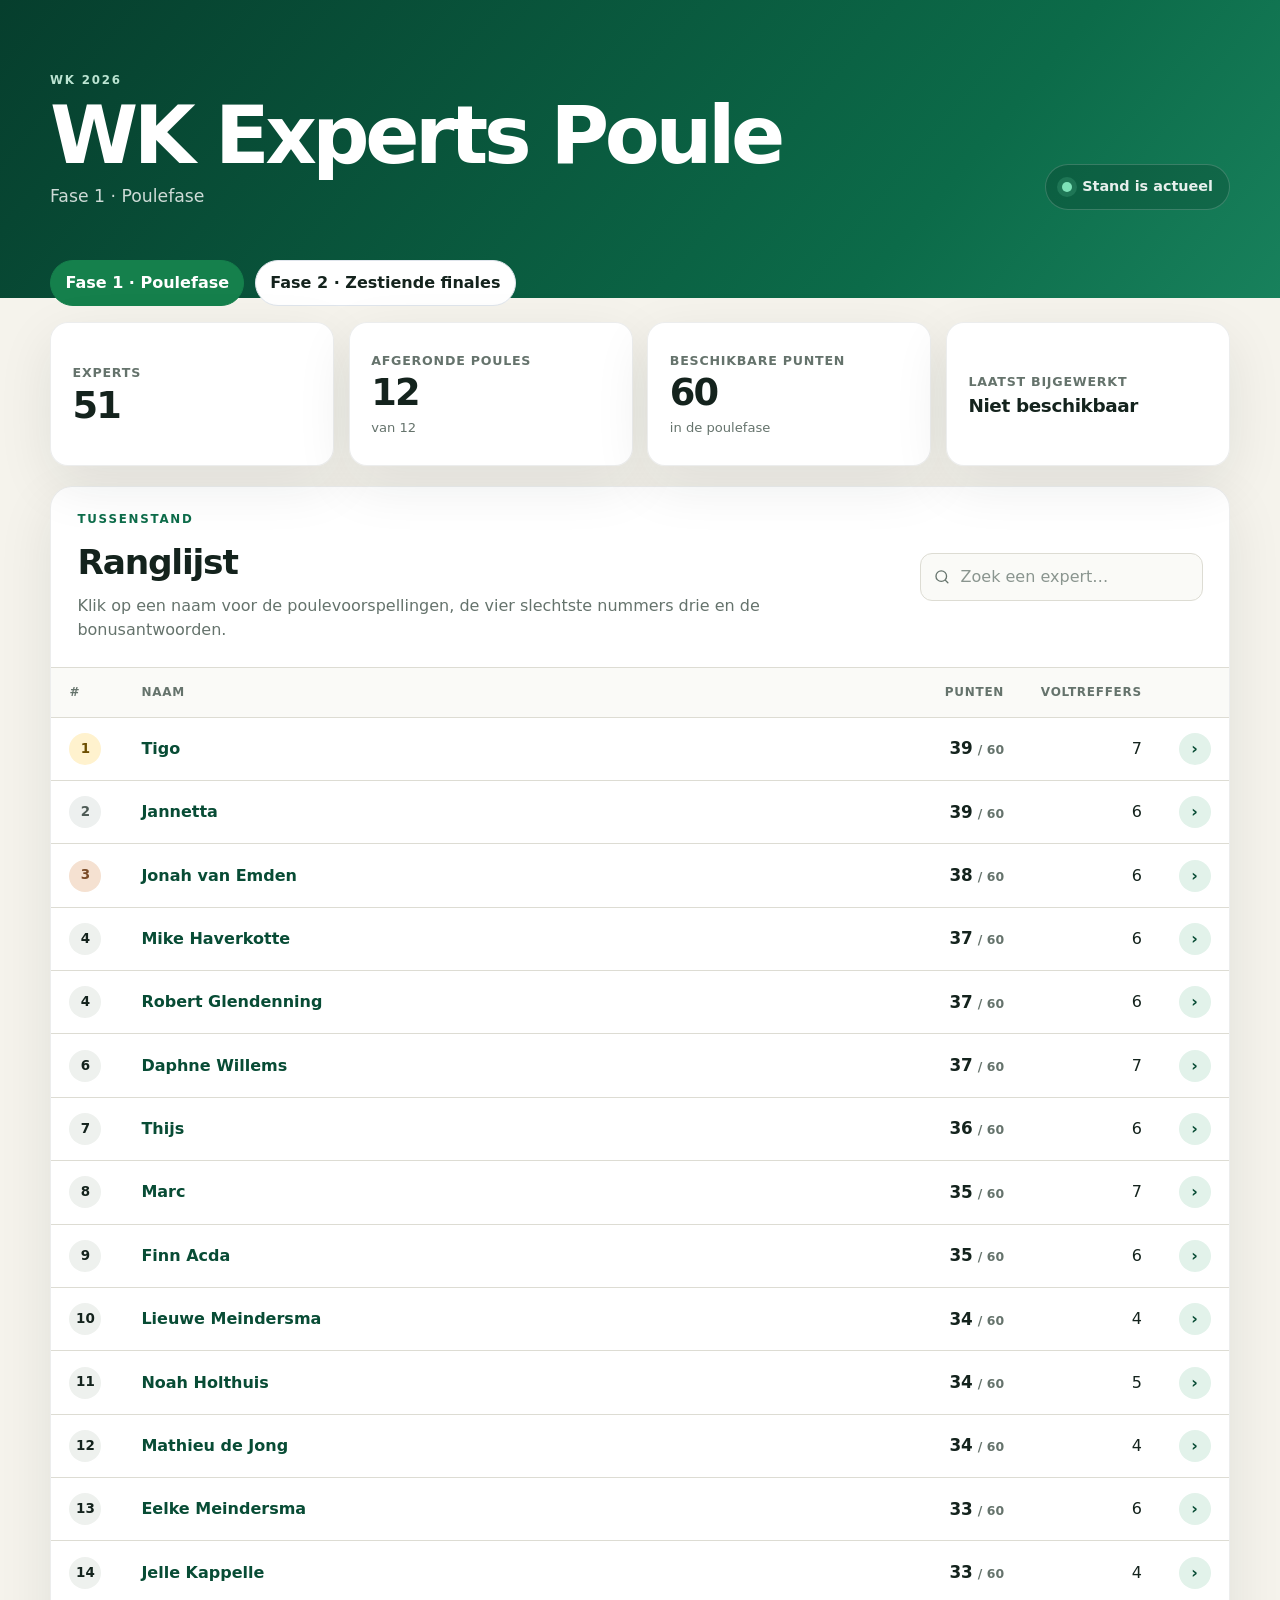
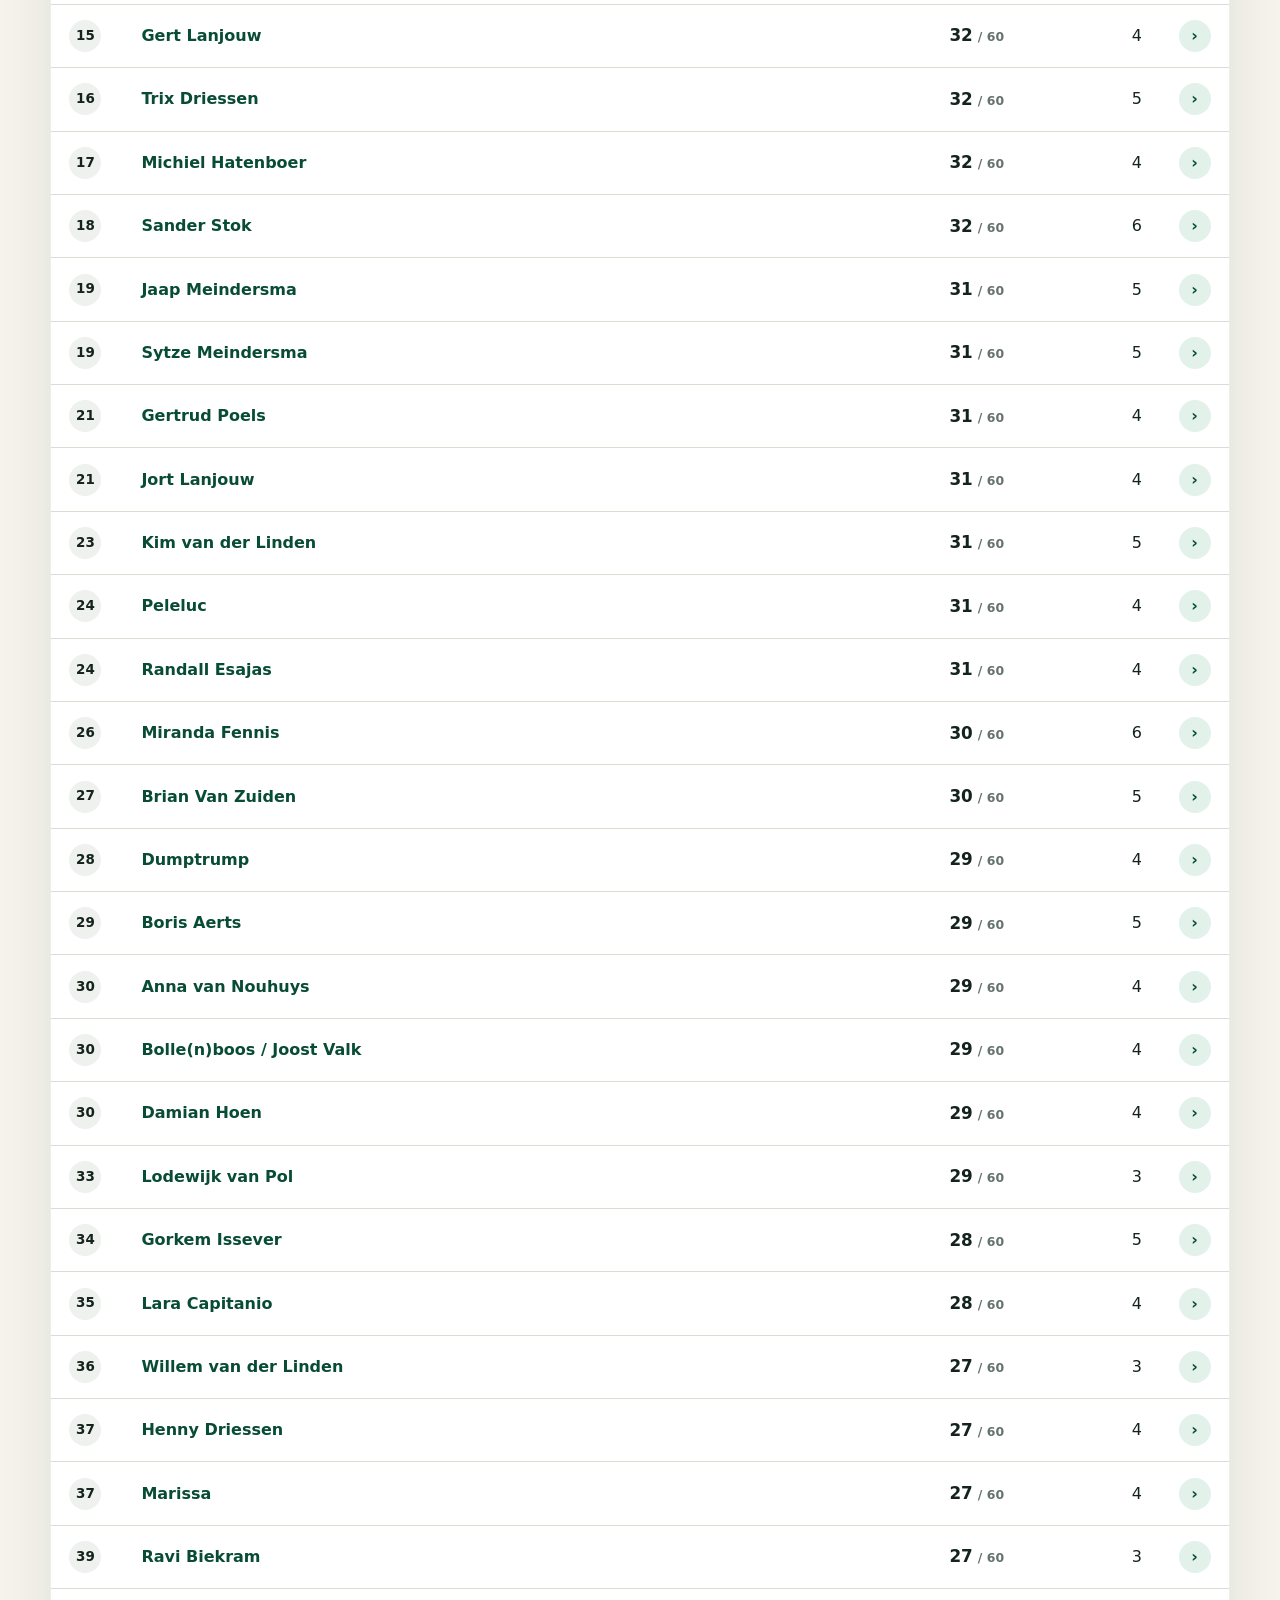
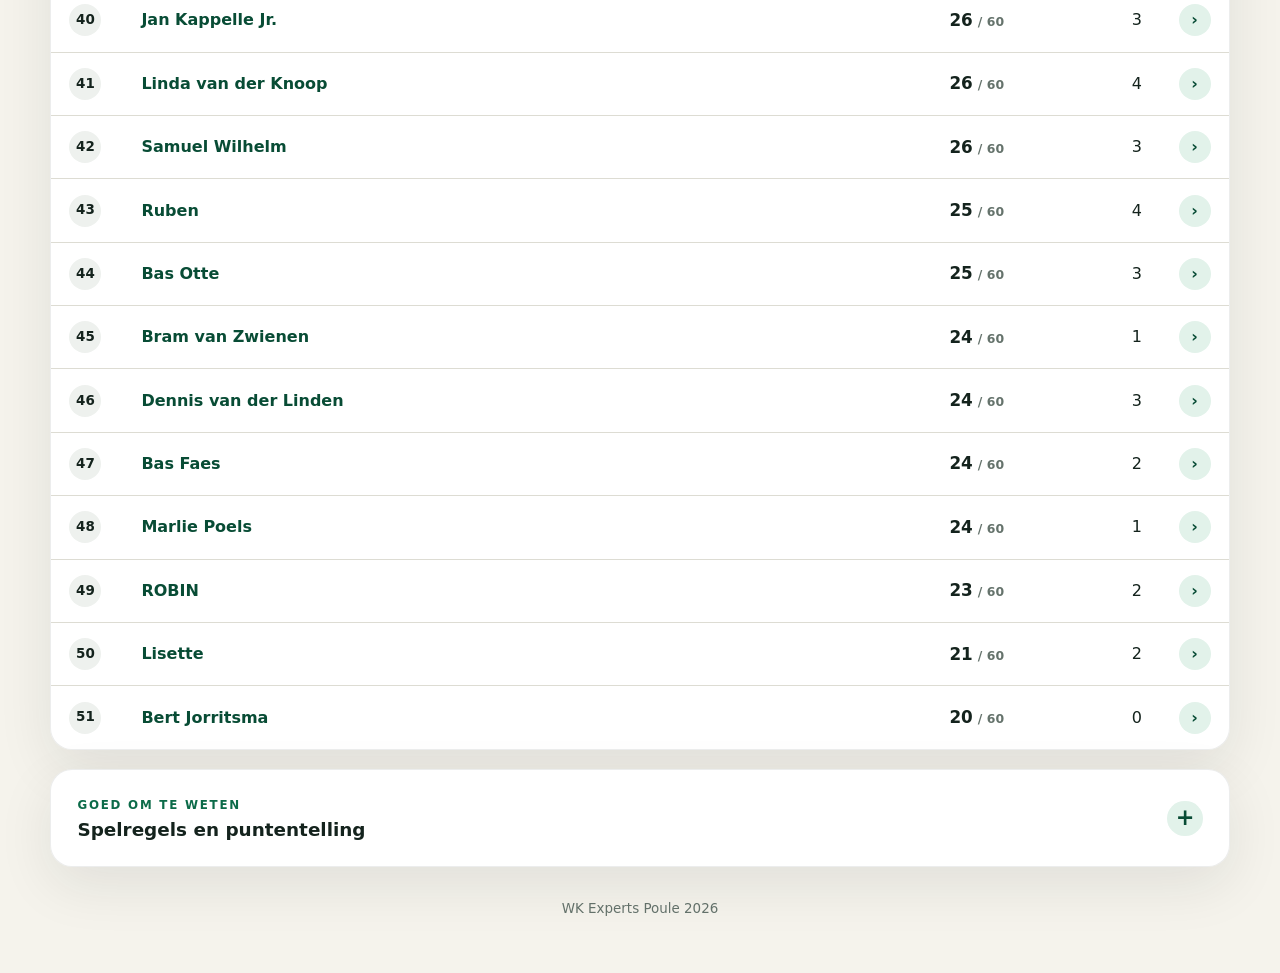
==== fase1.html @ 501dd9a5 "test" ====
<!DOCTYPE html>

<html lang="nl">
<head>
<meta charset="utf-8"/>
<meta content="width=device-width, initial-scale=1" name="viewport"/>
<meta content="De actuele tussenstand en voorspellingen van de WK Experts Poule 2026" name="description"/>
<title>Fase 1 · WK Experts Poule 2026</title>
<link href="style.css" rel="stylesheet"/>
<script defer="" src="app.js"></script>
<style>
.phase-nav {
  display: flex;
  flex-wrap: wrap;
  gap: .65rem;
  margin-bottom: 1rem;
}
.phase-nav__link {
  display: inline-flex;
  padding: .65rem .9rem;
  color: inherit;
  background: #fff;
  border: 1px solid #dfe5ec;
  border-radius: 999px;
  font-weight: 800;
  text-decoration: none;
}
.phase-nav__link.is-active {
  color: #fff;
  background: #15804c;
  border-color: #15804c;
}
</style></head>
<body>
<header class="hero">
<div class="hero__inner">
<div>
<p class="eyebrow">WK 2026</p>
<h1>WK Experts Poule</h1>
<p class="hero__text">Fase 1 · Poulefase</p>
</div>
<div aria-live="polite" class="live-pill">
<span aria-hidden="true" class="live-dot"></span>
<span id="load-status">Stand laden…</span>
</div>
</div>
</header>
<main class="page-shell"><nav aria-label="Fases" class="phase-nav">
<a aria-current="page" class="phase-nav__link is-active" href="fase1.html">
    Fase 1 · Poulefase
  </a>
<a class="phase-nav__link" href="index.html">
    Fase 2 · Zestiende finales
  </a>
</nav>
<section aria-live="assertive" class="message message--error" hidden="" id="error-panel"></section>
<section aria-live="polite" class="message message--warning" hidden="" id="warning-panel"></section>
<section aria-label="Samenvatting" class="stats">
<article class="stat-card">
<span class="stat-card__label">Experts</span>
<strong class="stat-card__value" id="participant-count">–</strong>
</article>
<article class="stat-card">
<span class="stat-card__label">Afgeronde poules</span>
<strong class="stat-card__value" id="completed-pools">–</strong>
<span class="stat-card__sub">van 12</span>
</article>
<article class="stat-card">
<span class="stat-card__label">Beschikbare punten</span>
<strong class="stat-card__value" id="available-points">–</strong>
<span class="stat-card__sub">in de poulefase</span>
</article>
<article class="stat-card">
<span class="stat-card__label">Laatst bijgewerkt</span>
<strong class="stat-card__value stat-card__value--small" id="commit-updated">–</strong><span hidden="" id="last-updated"></span>
</article>
</section>
<section aria-labelledby="ranking-title" class="panel">
<div class="panel__header">
<div>
<p class="section-kicker">TUSSENSTAND</p>
<h2 id="ranking-title">Ranglijst</h2>
<p class="panel__intro">Klik op een naam voor de poulevoorspellingen, de vier slechtste nummers drie en de bonusantwoorden.</p>
</div>
<label class="search">
<span class="sr-only">Zoek deelnemer</span>
<svg aria-hidden="true" viewbox="0 0 24 24"><path d="m21 21-4.35-4.35m2.35-5.65a8 8 0 1 1-16 0 8 8 0 0 1 16 0Z"></path></svg>
<input autocomplete="off" id="search-input" placeholder="Zoek een expert…" type="search"/>
</label>
</div>
<div class="table-wrap">
<table class="ranking-table">
<thead>
<tr>
<th class="rank-column" scope="col">#</th>
<th scope="col">Naam</th>
<th class="number-column" scope="col">Punten</th>
<th class="number-column optional-column" scope="col">Voltreffers</th>
<th class="action-column" scope="col"><span class="sr-only">Bekijken</span></th>
</tr>
</thead>
<tbody id="ranking-body">
<tr><td class="loading-cell" colspan="5">Stand wordt berekend…</td></tr>
</tbody>
</table>
</div>
<p class="empty-state" hidden="" id="empty-search">Geen expert gevonden.</p>
</section>
<section aria-labelledby="participant-title" class="panel participant-panel" hidden="" id="participant-section">
<div class="participant-heading">
<div>
<p class="section-kicker">VOORSPELLINGEN</p>
<h2 id="participant-title">Deelnemer</h2>
<p class="panel__intro" id="participant-summary"></p>
</div>
<button class="button button--ghost" id="close-details" type="button">Sluiten</button>
</div>
<div class="pool-grid" id="pool-details"></div>
<div class="worst-thirds-section">
<div class="bonus-section__heading">
<p class="section-kicker">FASE 1</p>
<h3>Slechtste nummers drie</h3>
</div>
<div id="worst-thirds-details"></div>
</div>
<div class="bonus-section">
<div class="bonus-section__heading">
<p class="section-kicker">BONUS</p>
<h3>Bonusvoorspellingen</h3>
</div>
<div class="bonus-grid" id="bonus-details"></div>
</div>
</section>
<section aria-labelledby="rules-title" class="rules-wrap">
<details class="rules-panel">
<summary>
<span>
<span class="section-kicker">GOED OM TE WETEN</span>
<strong id="rules-title">Spelregels en puntentelling</strong>
</span>
<span aria-hidden="true" class="summary-icon">+</span>
</summary>
<div class="rules-content">
<article class="rule-block">
<h3>Fase 1 · Poulefase</h3>
<p><strong>11 t/m 28 juni.</strong> Voorspel per poule de volledige eindstand van nummer 1 t/m 4.</p>
<p>Per poule zijn maximaal 4 punten te verdienen. Voor iedere positie die niet goed is, gaat er 1 punt af.</p>
<p><strong>Vier slechtste nummers drie:</strong> voorspel welke vier nummers drie worden uitgeschakeld. Ieder correct land levert 3 punten op.</p>
<p><strong>Maximum fase 1: 60 punten.</strong></p>
</article>
<article class="rule-block">
<h3>Fase 2 · Zestiende finales</h3>
<p><strong>28 juni t/m 4 juli.</strong> Voorspel van 16 wedstrijden het resultaat en de uitslag.</p>
<p>De uitslag na 90 minuten telt, of na 120 minuten wanneer er verlenging wordt gespeeld. Een eventuele penaltyreeks hoeft niet te worden voorspeld.</p>
<p>Een correct resultaat levert 3 punten op. Is ook de uitslag correct, dan komen daar 2 punten bij.</p>
<p><strong>Maximum fase 2: 80 punten.</strong></p>
</article>
<article class="rule-block">
<h3>Fase 3 · Achtste finales t/m finale</h3>
<p><strong>4 t/m 19 juli.</strong> De troostfinale telt niet mee.</p><p><strong>Let op:</strong> vanaf de kwartfinales en halve finales krijg je minder punten wanneer je niet de juiste teams in de wedstrijd hebt voorspeld. Bij de finale zijn alleen punten te verdienen wanneer beide finalisten juist zijn.</p>
<ul>
<li><strong>Achtste finales:</strong> 4 punten voor het juiste resultaat en 6 punten voor de juiste uitslag.</li>
<li><strong>Kwartfinales met de juiste landen:</strong> 5 punten voor het resultaat en 8 punten voor de uitslag.</li>
<li><strong>Kwartfinales met één of twee verkeerde landen:</strong> 2 punten voor het resultaat en 4 punten voor de uitslag.</li>
<li><strong>Halve finales met de juiste landen:</strong> 6 punten voor het resultaat en 10 punten voor de uitslag.</li>
<li><strong>Halve finales met één of twee verkeerde landen:</strong> 3 punten voor het resultaat en 5 punten voor de uitslag.</li>
<li><strong>Finale:</strong> 8 punten voor het resultaat en 12 punten voor de uitslag. Alleen met de juiste finalisten zijn punten te verdienen.</li>
</ul>
<p><strong>Maximum fase 3: 112 punten.</strong></p>
</article>
<article class="rule-block rule-block--wide">
<h3>Bonusvragen vooraf</h3>
<div class="bonus-rules">
<p><strong>Finalisten:</strong> 15 punten</p>
<p><strong>Wereldkampioen:</strong> 15 punten</p>
<p><strong>Topscorer:</strong> 15 punten</p>
<p><strong>Aantal doelpunten topscorer:</strong> 15 punten, met 2 punten aftrek per doelpunt verschil</p>
<p><strong>Aantal gele kaarten:</strong> maximaal 15 punten, met 1 punt aftrek per 5 kaarten verschil</p>
<p><strong>Trump doet de aftrap:</strong> 10 punten aftrek</p>
<p><strong>Land met de meeste kaarten:</strong> 10 punten</p>
<p><strong>Speelminuten Wout Weghorst:</strong> 5 punten</p>
</div>
</article>
<article class="rule-block">
<h3>Planning</h3>
<ul>
<li><strong>Voor 11 juni:</strong> inschrijfgeld betalen, poulefase mailen en bonusvragen beantwoorden.</li>
<li><strong>Uiterlijk 28 juni:</strong> voorspellingen voor de zestiende finales insturen.</li>
<li><strong>Uiterlijk 4 juli:</strong> alle verdere knock-outvoorspellingen insturen.</li>
</ul>
<p>Je levert dus drie keer voorspellingen aan.</p>
</article>
<article class="rule-block">
<h3>Prijzen</h3>
<p>De volledige deelnemersinzet wordt beschikbaar gesteld als prijzengeld. Daarnaast kunnen sponsorprijzen worden toegekend.</p>
<ul>
<li>Winnaar: 30% van het prijzengeld</li>
<li>Nummer 2: 20%</li>
<li>Nummers 3, 4 en 5: ieder 10%</li>
<li>Nummers 6 t/m 10: inschrijfgeld retour</li>
<li>Laatste plaats: voetbalmaaltijd voor twee bij FEBO</li>
</ul>
<p>Bij een gelijke eindstand wordt het betreffende prijzengeld gelijk verdeeld.</p>
</article>
<article class="rule-block rule-block--wide">
<h3>Spelvoorwaarden</h3>
<ul>
<li>Er geldt geen minimum- of maximumleeftijd.</li>
<li>De organisatie gebruikt e-mail en mobiel nummer voor communicatie.</li>
<li>Een deelnemer kan met meerdere inzendingen meedoen; voor iedere deelname geldt opnieuw het inschrijfgeld.</li>
<li>De organisatie kan het spel wijzigen, onderbreken of beëindigen.</li>
<li>Een anonieme commissie beslist in gevallen waarin de regels niet voorzien.</li>
<li>Reacties op mogelijke fouten in uitslagen, puntenscores of ranglijsten zijn welkom.</li>
</ul>
</article>
</div>
</details>
</section>
</main>
<footer>
<p>WK Experts Poule 2026</p>
</footer>
<script>
(async function toonLaatsteBijwerking() {
  const element = document.getElementById("commit-updated");
  if (!element) return;

  element.textContent = "Laden…";

  try {
    const response = await fetch(
      `https://api.github.com/repos/RSlanjouw/wk_2026/commits/main?t=${Date.now()}`,
      {
        cache: "no-store",
        headers: {
          Accept: "application/vnd.github+json"
        }
      }
    );

    if (!response.ok) {
      throw new Error(`GitHub gaf status ${response.status}`);
    }

    const commit = await response.json();
    const datumTekst =
      commit?.commit?.committer?.date ||
      commit?.commit?.author?.date;

    if (!datumTekst) {
      throw new Error("Geen commitdatum ontvangen");
    }

    const datum = new Date(datumTekst);

    element.textContent = datum.toLocaleString("nl-NL", {
      dateStyle: "medium",
      timeStyle: "short"
    });

    if (commit.sha) {
      element.title = `Bijgewerkt via commit ${commit.sha.slice(0, 7)}`;
    }
  } catch (fout) {
    console.warn("Laatste bijwerking kon niet worden geladen:", fout);
    element.textContent = "Niet beschikbaar";
  }
})();
</script></body>
</html>
---- style.css ----
:root {
  --ink: #14231d;
  --muted: #65736c;
  --paper: #f5f3ec;
  --panel: #ffffff;
  --line: #dddcd3;
  --green: #0c6b49;
  --green-dark: #084c35;
  --green-soft: #e2f2ea;
  --gold: #efb63c;
  --gold-soft: #fff2ce;
  --red: #a73131;
  --red-soft: #fce8e8;
  --shadow: 0 18px 55px rgba(20, 35, 29, 0.09);
  --radius: 22px;
}

* { box-sizing: border-box; }
html { scroll-behavior: smooth; }
body {
  margin: 0;
  min-width: 320px;
  color: var(--ink);
  background: var(--paper);
  font-family: Inter, ui-sans-serif, system-ui, -apple-system, BlinkMacSystemFont, "Segoe UI", sans-serif;
  line-height: 1.5;
}
button, input { font: inherit; }
button { color: inherit; }
code {
  padding: 0.14rem 0.38rem;
  border: 1px solid rgba(12, 107, 73, 0.14);
  border-radius: 0.4rem;
  background: rgba(12, 107, 73, 0.07);
  color: var(--green-dark);
  font-size: 0.9em;
}

.hero {
  color: #fff;
  background: linear-gradient(130deg, #063e2d 0%, #0c6b49 72%, #18815c 100%);
}
.hero__inner {
  width: min(1180px, calc(100% - 2rem));
  margin: 0 auto;
  padding: 4.5rem 0 5.5rem;
  display: flex;
  align-items: flex-end;
  justify-content: space-between;
  gap: 2rem;
}
.eyebrow,
.section-kicker {
  margin: 0 0 0.5rem;
  font-size: 0.74rem;
  font-weight: 850;
  letter-spacing: 0.15em;
}
.eyebrow { color: #bce4d2; }
.section-kicker { color: var(--green); }
h1, h2, h3, h4, p { margin-top: 0; }
h1 { margin-bottom: 0.65rem; font-size: clamp(2.6rem, 8vw, 5rem); line-height: 0.95; letter-spacing: -0.055em; }
h2 { margin-bottom: 0.35rem; font-size: clamp(1.55rem, 3vw, 2.15rem); letter-spacing: -0.035em; }
h3 { margin-bottom: 0; font-size: 1.02rem; }
h4 { margin: 0.25rem 0 0; font-size: 1rem; }
.hero__text { max-width: 44rem; margin-bottom: 0; color: rgba(255,255,255,0.8); font-size: 1.08rem; }
.live-pill {
  flex: 0 0 auto;
  display: flex;
  align-items: center;
  gap: 0.65rem;
  padding: 0.7rem 1rem;
  border: 1px solid rgba(255,255,255,0.18);
  border-radius: 999px;
  background: rgba(0,0,0,0.15);
  color: rgba(255,255,255,0.9);
  font-size: 0.9rem;
  font-weight: 700;
}
.live-dot { width: 0.62rem; height: 0.62rem; border-radius: 50%; background: var(--gold); box-shadow: 0 0 0 5px rgba(239,182,60,0.15); }
.live-pill.is-ready .live-dot { background: #7ee2b8; box-shadow: 0 0 0 5px rgba(126,226,184,0.16); }
.live-pill.is-error .live-dot { background: #ff8e8e; box-shadow: 0 0 0 5px rgba(255,142,142,0.16); }

.page-shell { width: min(1180px, calc(100% - 2rem)); margin: -2.4rem auto 0; position: relative; z-index: 2; }
.stats { display: grid; grid-template-columns: repeat(4, 1fr); gap: 0.9rem; margin-bottom: 1.2rem; }
.stat-card,
.panel,
.message,
.rules-panel {
  background: rgba(255,255,255,0.98);
  border: 1px solid rgba(20,35,29,0.08);
  box-shadow: var(--shadow);
}
.stat-card { min-height: 9rem; padding: 1.25rem 1.35rem; border-radius: 18px; display: flex; flex-direction: column; justify-content: center; }
.stat-card__label { margin-bottom: 0.3rem; color: var(--muted); font-size: 0.79rem; font-weight: 750; text-transform: uppercase; letter-spacing: 0.06em; }
.stat-card__value { font-size: 2.3rem; line-height: 1; letter-spacing: -0.05em; }
.stat-card__value--small { font-size: 1.15rem; letter-spacing: -0.02em; }
.stat-card__sub { margin-top: 0.35rem; color: var(--muted); font-size: 0.82rem; }
.panel { margin-bottom: 1.2rem; border-radius: var(--radius); overflow: hidden; }
.panel__header,
.participant-heading { padding: 1.55rem 1.65rem; display: flex; align-items: center; justify-content: space-between; gap: 1.5rem; border-bottom: 1px solid var(--line); }
.panel__intro { margin-bottom: 0; color: var(--muted); }
.search {
  width: min(100%, 18rem);
  display: flex;
  align-items: center;
  gap: 0.55rem;
  padding: 0.64rem 0.8rem;
  border: 1px solid var(--line);
  border-radius: 12px;
  background: #fafaf7;
}
.search:focus-within { outline: 3px solid rgba(12,107,73,0.14); border-color: var(--green); }
.search svg { width: 1.1rem; height: 1.1rem; fill: none; stroke: var(--muted); stroke-width: 2; stroke-linecap: round; }
.search input { min-width: 0; width: 100%; border: 0; outline: 0; color: var(--ink); background: transparent; }
.search input::placeholder { color: #8a958f; }
.table-wrap { overflow-x: auto; }
.ranking-table { width: 100%; border-collapse: collapse; }
.ranking-table th,
.ranking-table td { padding: 0.95rem 1.15rem; border-bottom: 1px solid var(--line); text-align: left; }
.ranking-table th { color: var(--muted); background: #fafaf7; font-size: 0.75rem; font-weight: 800; letter-spacing: 0.06em; text-transform: uppercase; }
.ranking-table tbody tr:last-child td { border-bottom: 0; }
.ranking-table tbody tr { transition: background 120ms ease; }
.ranking-table tbody tr:hover { background: #f8fbf9; }
.rank-column { width: 4.5rem; }
.number-column { width: 8rem; text-align: right !important; }
.action-column { width: 3.5rem; }
.rank-badge { width: 2rem; height: 2rem; display: inline-grid; place-items: center; border-radius: 50%; background: #eef1ee; font-size: 0.84rem; font-weight: 850; }
.rank-badge--1 { color: #6c4e00; background: var(--gold-soft); }
.rank-badge--2 { color: #4e5b56; background: #edf0ef; }
.rank-badge--3 { color: #7a4b27; background: #f5e1d1; }
.name-button { border: 0; padding: 0; background: transparent; color: var(--green-dark); font-weight: 800; text-align: left; cursor: pointer; }
.name-button:hover { text-decoration: underline; text-underline-offset: 0.2rem; }
.score { font-size: 1.05rem; font-weight: 900; }
.score-max { color: var(--muted); font-size: 0.78rem; font-weight: 600; }
.chevron { width: 2rem; height: 2rem; border: 0; border-radius: 50%; background: var(--green-soft); color: var(--green-dark); cursor: pointer; font-weight: 900; }
.chevron:hover { background: #cceadb; }
.loading-cell,
.empty-state { padding: 2rem !important; color: var(--muted); text-align: center !important; }
.empty-state { margin: 0; }
.participant-panel { scroll-margin-top: 1rem; }
.participant-score { color: var(--green-dark); font-weight: 900; }
.pool-grid { padding: 1.2rem; display: grid; grid-template-columns: repeat(3, minmax(0, 1fr)); gap: 0.9rem; background: #f7f7f2; }
.pool-card { overflow: hidden; border: 1px solid var(--line); border-radius: 16px; background: #fff; }
.pool-card__header { padding: 0.9rem 1rem; display: flex; justify-content: space-between; align-items: center; border-bottom: 1px solid var(--line); }
.pool-points { padding: 0.23rem 0.55rem; border-radius: 999px; background: var(--green-soft); color: var(--green-dark); font-size: 0.76rem; font-weight: 850; }
.pool-points--pending { background: #efefeb; color: var(--muted); }
.pool-table { width: 100%; border-collapse: collapse; font-size: 0.84rem; }
.pool-table th,
.pool-table td { padding: 0.62rem 0.75rem; border-bottom: 1px solid #eeeeea; }
.pool-table tr:last-child td { border-bottom: 0; }
.pool-table th { color: var(--muted); background: #fcfcfa; text-align: left; font-size: 0.68rem; letter-spacing: 0.04em; text-transform: uppercase; }
.pool-table th:not(:first-child),
.pool-table td:not(:first-child) { width: 4.1rem; text-align: center; }
.position-correct { color: var(--green); font-weight: 900; }
.position-wrong { color: var(--red); font-weight: 800; }
.pending { color: #98a09c; }

.bonus-section { padding: 1.5rem 1.65rem 1.7rem; border-top: 1px solid var(--line); background: #fff; }
.bonus-section__heading { margin-bottom: 1rem; }
.bonus-grid { display: grid; grid-template-columns: repeat(3, minmax(0, 1fr)); gap: 0.8rem; }
.bonus-card { min-height: 8.5rem; padding: 1rem; border: 1px solid var(--line); border-radius: 15px; background: #fafaf7; }
.bonus-card--featured { grid-column: span 2; background: linear-gradient(135deg, var(--green-soft), #f8fcfa); border-color: rgba(12,107,73,0.18); }
.bonus-card__label { display: block; color: var(--green); font-size: 0.69rem; font-weight: 850; letter-spacing: 0.07em; text-transform: uppercase; }
.bonus-card__answer { margin: 0.55rem 0 0; font-size: 1rem; font-weight: 750; line-height: 1.4; }
.bonus-empty { margin: 0.55rem 0 0; color: var(--muted); }
.team-chips { display: flex; flex-wrap: wrap; gap: 0.45rem; margin-top: 0.8rem; }
.team-chips span { padding: 0.35rem 0.65rem; border-radius: 999px; background: #fff; border: 1px solid rgba(12,107,73,0.16); color: var(--green-dark); font-size: 0.82rem; font-weight: 800; }

.button { min-height: 2.55rem; padding: 0.6rem 0.95rem; border-radius: 11px; border: 1px solid transparent; font-weight: 800; cursor: pointer; }
.button--ghost { border-color: var(--line); background: #fff; }
.button--ghost:hover { background: #f5f5f1; }
.message { margin-bottom: 1rem; padding: 1rem 1.2rem; border-radius: 14px; }
.message--error { color: #7d2020; background: var(--red-soft); border-color: rgba(167,49,49,0.2); }
.message--warning { color: #6b5007; background: var(--gold-soft); border-color: rgba(239,182,60,0.25); }
.message ul { margin: 0.45rem 0 0; padding-left: 1.2rem; }

.rules-wrap { margin: 1.2rem 0 0; }
.rules-panel { border-radius: var(--radius); overflow: hidden; }
.rules-panel summary { list-style: none; cursor: pointer; padding: 1.4rem 1.65rem; display: flex; align-items: center; justify-content: space-between; gap: 1rem; }
.rules-panel summary::-webkit-details-marker { display: none; }
.rules-panel summary strong { display: block; font-size: 1.15rem; }
.summary-icon { width: 2.2rem; height: 2.2rem; display: grid; place-items: center; border-radius: 50%; background: var(--green-soft); color: var(--green-dark); font-size: 1.4rem; font-weight: 600; transition: transform 160ms ease; }
.rules-panel[open] .summary-icon { transform: rotate(45deg); }
.rules-content { padding: 0 1.65rem 1.65rem; display: grid; grid-template-columns: repeat(3, minmax(0, 1fr)); gap: 0.85rem; border-top: 1px solid var(--line); background: #fafaf7; }
.rule-block { margin-top: 1rem; padding: 1rem; border: 1px solid var(--line); border-radius: 15px; background: #fff; }
.rule-block h3 { margin-bottom: 0.65rem; }
.rule-block p:last-child { margin-bottom: 0; }
.rule-block ul { margin: 0 0 0.7rem; padding-left: 1.15rem; }
.rule-block li + li { margin-top: 0.4rem; }
.rule-block--wide { grid-column: 1 / -1; }
.bonus-rules { display: grid; grid-template-columns: repeat(2, minmax(0, 1fr)); gap: 0.55rem 1rem; }
.bonus-rules p { margin: 0; }
footer { width: min(1180px, calc(100% - 2rem)); margin: 2rem auto 0; padding: 0 0 2.5rem; color: var(--muted); font-size: 0.84rem; text-align: center; }
.sr-only { position: absolute; width: 1px; height: 1px; padding: 0; margin: -1px; overflow: hidden; clip: rect(0, 0, 0, 0); white-space: nowrap; border: 0; }

@media (max-width: 900px) {
  .stats { grid-template-columns: repeat(2, 1fr); }
  .pool-grid { grid-template-columns: repeat(2, minmax(0, 1fr)); }
  .bonus-grid { grid-template-columns: repeat(2, minmax(0, 1fr)); }
  .hero__inner { align-items: flex-start; flex-direction: column; }
  .rules-content { grid-template-columns: 1fr; }
  .rule-block--wide { grid-column: auto; }
}
@media (max-width: 620px) {
  .hero__inner { padding: 3.2rem 0 4.5rem; }
  .page-shell { margin-top: -1.5rem; }
  .stats { grid-template-columns: 1fr 1fr; gap: 0.65rem; }
  .stat-card { min-height: 7.4rem; padding: 1rem; }
  .stat-card__value { font-size: 1.85rem; }
  .panel__header,
  .participant-heading { align-items: stretch; flex-direction: column; padding: 1.2rem; }
  .search { width: 100%; }
  .pool-grid { grid-template-columns: 1fr; padding: 0.75rem; }
  .bonus-section { padding: 1.2rem; }
  .bonus-grid { grid-template-columns: 1fr; }
  .bonus-card--featured { grid-column: auto; }
  .optional-column { display: none; }
  .ranking-table th,
  .ranking-table td { padding: 0.8rem 0.7rem; }
  .rank-column { width: 3.4rem; }
  .number-column { width: 6rem; }
  .rules-panel summary { padding: 1.2rem; }
  .rules-content { padding: 0 0.75rem 0.75rem; }
  .bonus-rules { grid-template-columns: 1fr; }
}

/* Fase 1: de vier slechtste nummers drie */
.worst-thirds-section {
  padding: 1.5rem 1.65rem 1.7rem;
  border-top: 1px solid var(--line);
  background: #f7f7f2;
}
.phase-extra-card {
  overflow: hidden;
  border: 1px solid var(--line);
  border-radius: 16px;
  background: #fff;
}
.phase-extra-card__header {
  padding: 1rem 1.1rem;
  display: flex;
  align-items: center;
  justify-content: space-between;
  gap: 1rem;
  border-bottom: 1px solid var(--line);
}
.phase-extra-card__header h3 { margin: 0; }
.phase-extra-card__header p { margin: 0.25rem 0 0; color: var(--muted); font-size: 0.86rem; }
.table-wrap--flat { border: 0; border-radius: 0; box-shadow: none; }
.worst-thirds-table { width: 100%; border-collapse: collapse; }
.worst-thirds-table th,
.worst-thirds-table td { padding: 0.75rem 1rem; border-bottom: 1px solid var(--line); text-align: left; }
.worst-thirds-table th { color: var(--muted); background: #fcfcfa; font-size: 0.7rem; font-weight: 800; letter-spacing: 0.05em; text-transform: uppercase; }
.worst-thirds-table tbody tr:last-child td { border-bottom: 0; }
.worst-thirds-table th:first-child,
.worst-thirds-table td:first-child { width: 3.2rem; color: var(--muted); }
.actual-third-list { padding: 1rem 1.1rem; border-top: 1px solid var(--line); background: #fafaf7; }
.actual-third-list > span { display: block; color: var(--muted); font-size: 0.75rem; font-weight: 800; letter-spacing: 0.05em; text-transform: uppercase; }
.phase-note { margin: 0; padding: 1rem 1.1rem; border-top: 1px solid var(--line); color: var(--muted); background: #fafaf7; }

@media (max-width: 620px) {
  .worst-thirds-section { padding: 1.2rem; }
  .phase-extra-card__header { align-items: flex-start; flex-direction: column; }
  .worst-thirds-table th,
  .worst-thirds-table td { padding: 0.7rem 0.55rem; font-size: 0.82rem; }
  .worst-thirds-table th:first-child,
  .worst-thirds-table td:first-child { width: 2rem; }
}
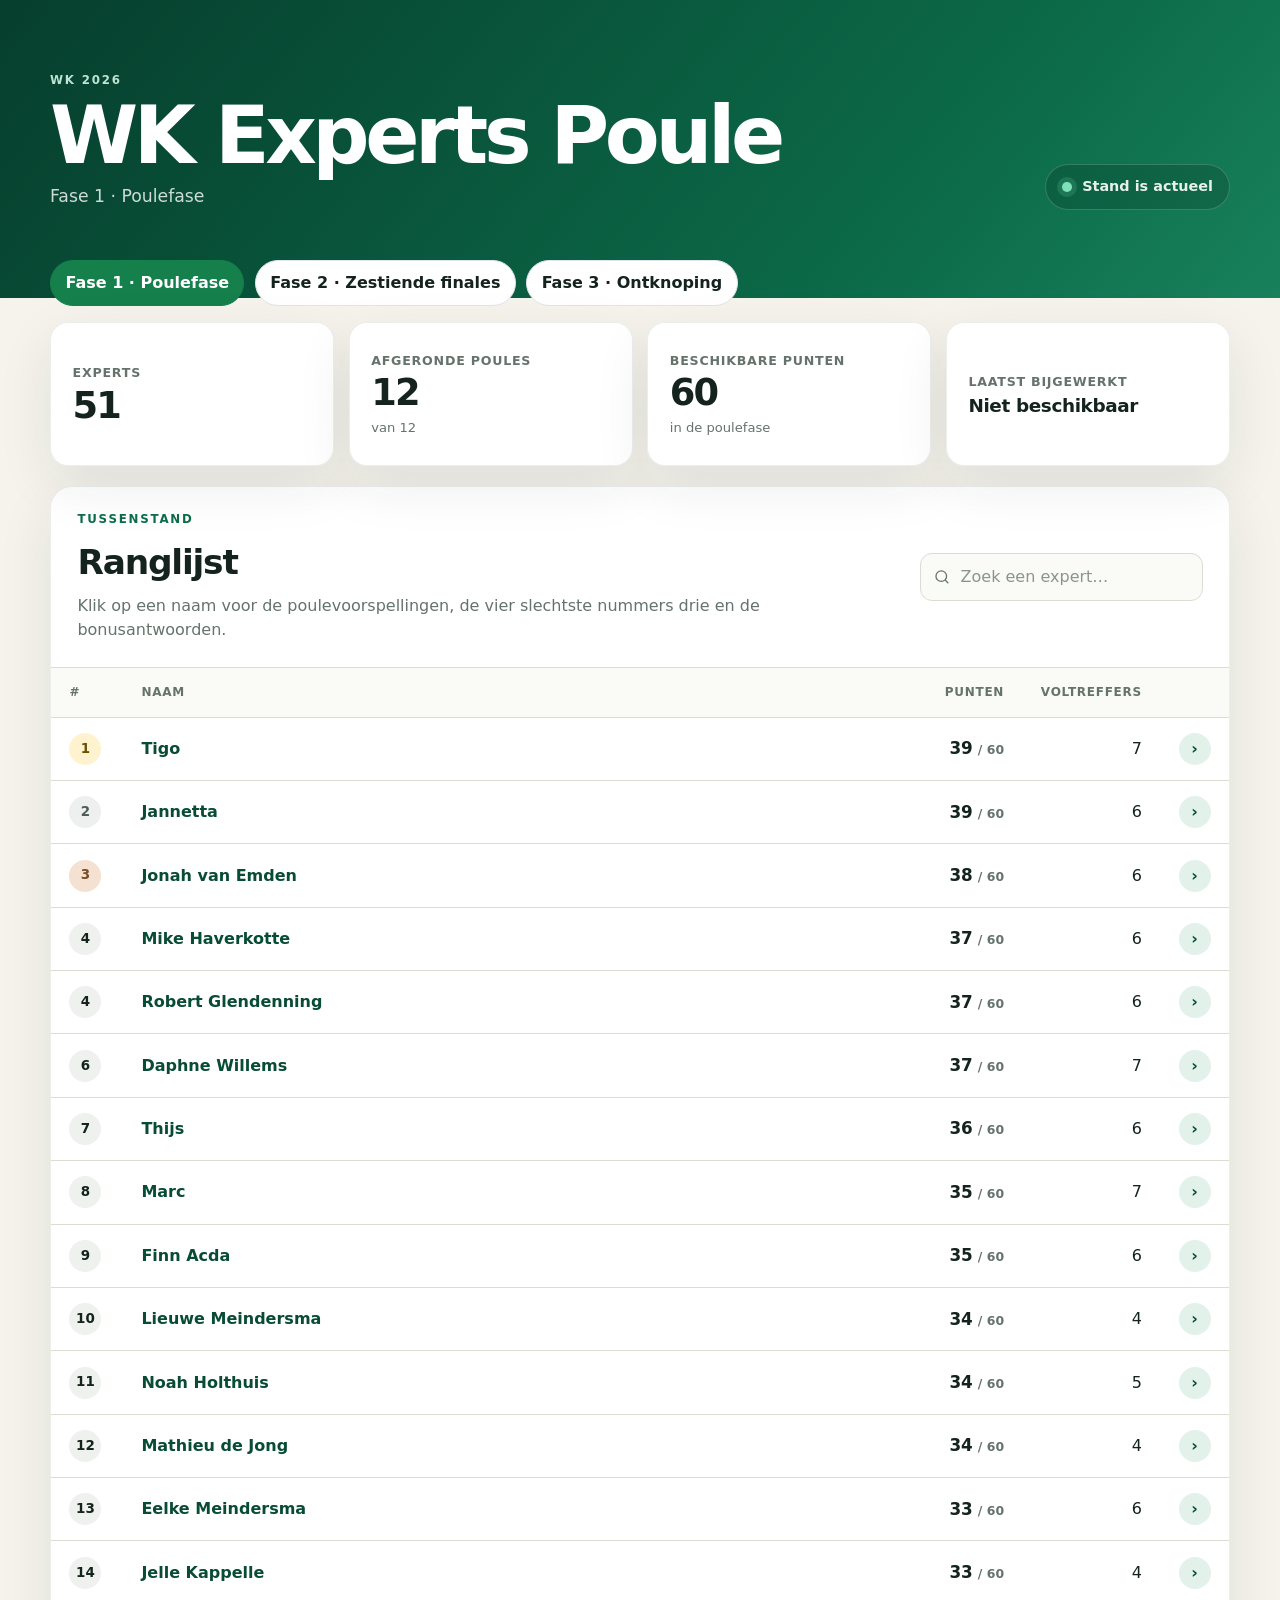
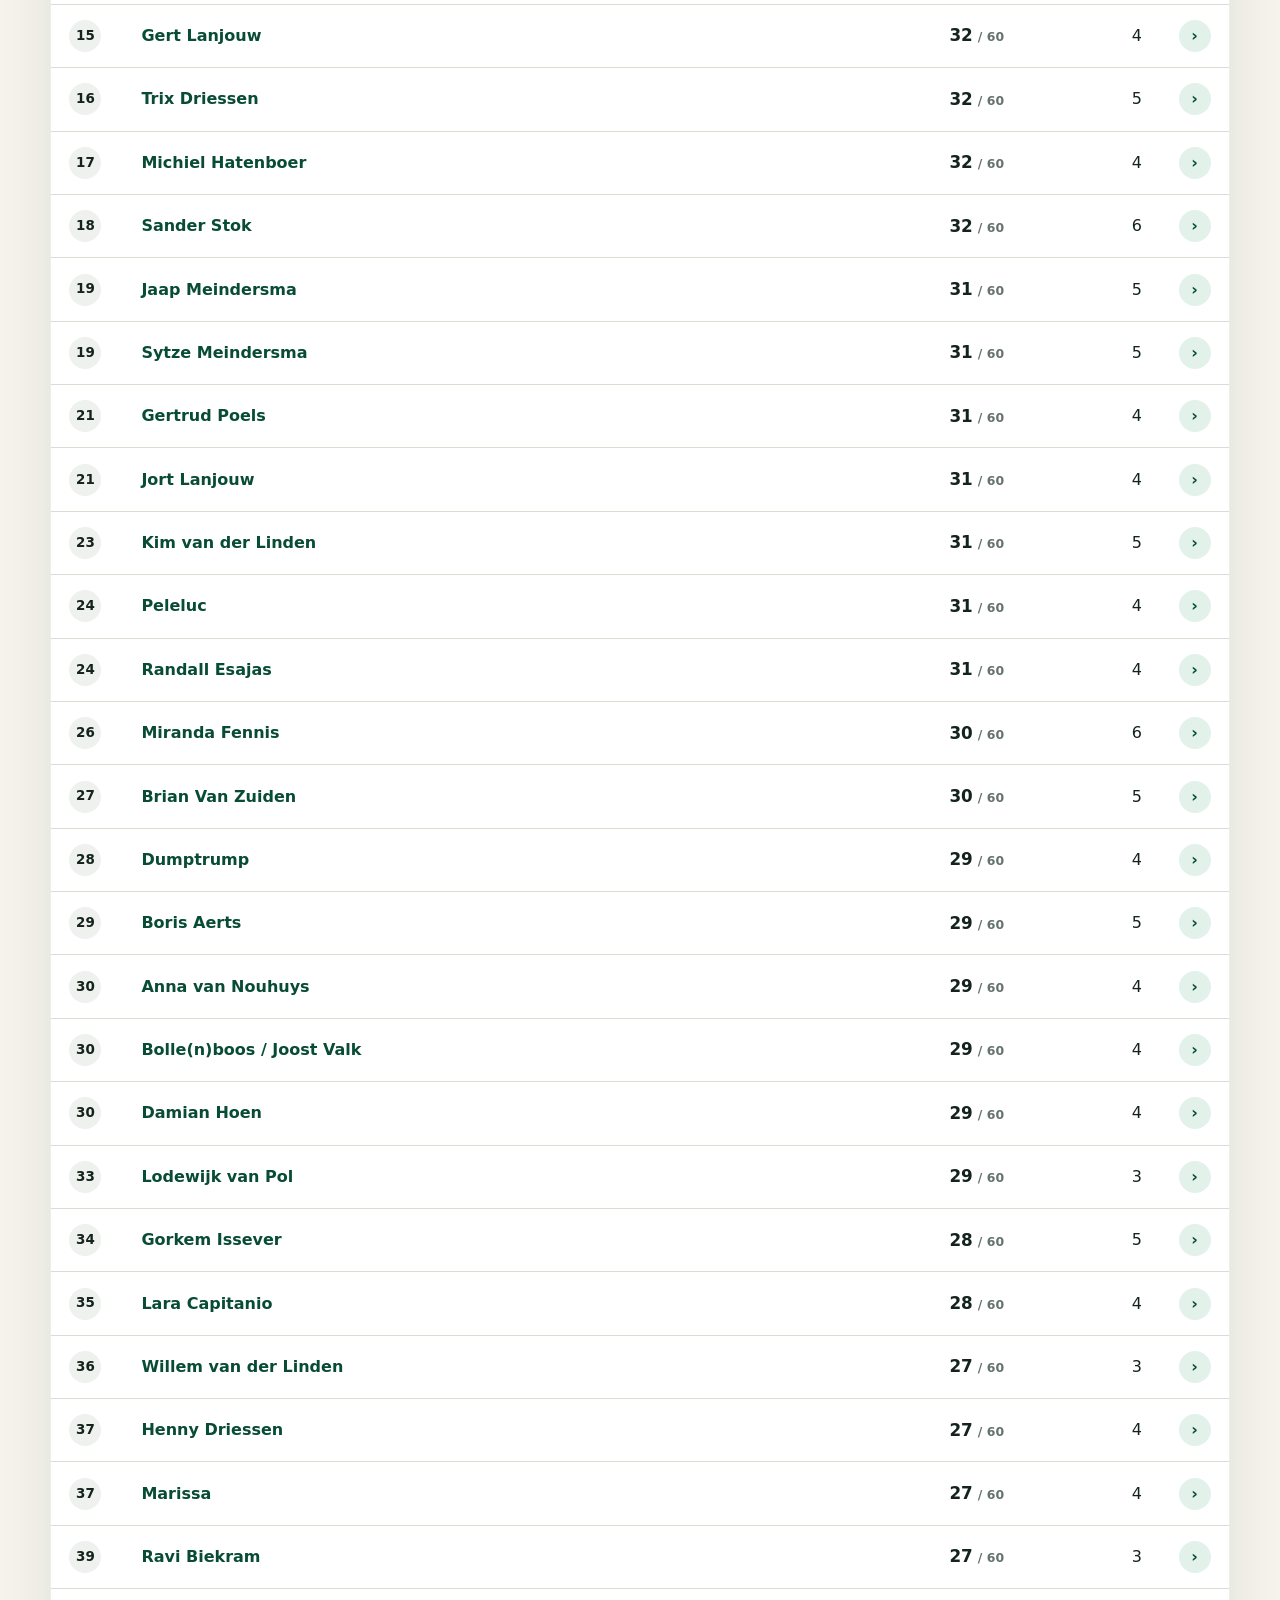
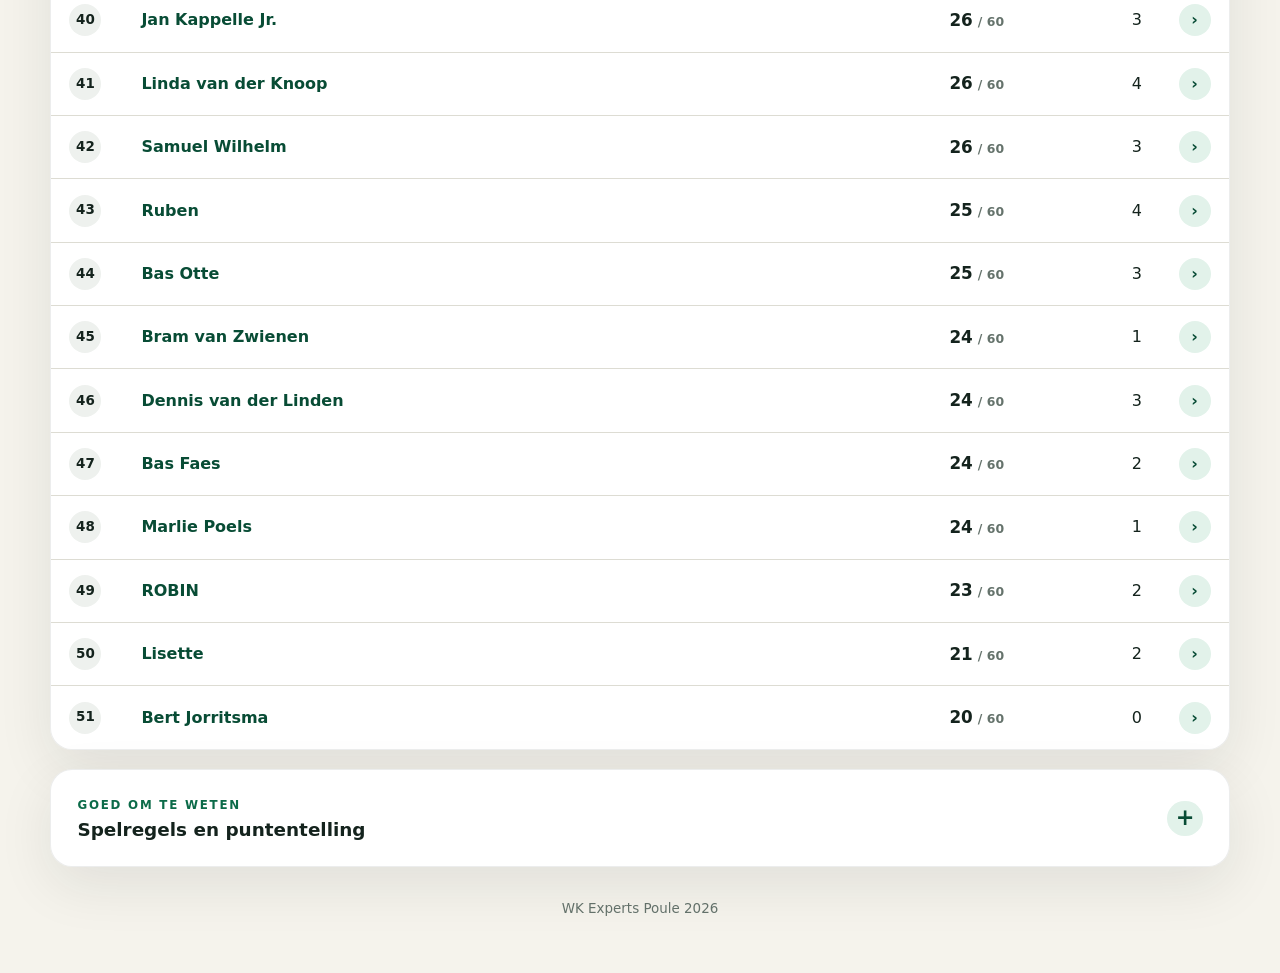
==== commit 95bda380: "git@github.com:RSlanjouw/wk_2026.git" ====
--- a/fase1.html
+++ b/fase1.html
@@ -52,6 +52,7 @@
 <a class="phase-nav__link" href="index.html">
     Fase 2 · Zestiende finales
   </a>
+<a class="phase-nav__link" href="fase3.html">Fase 3 · Ontknoping</a>
 </nav>
 <section aria-live="assertive" class="message message--error" hidden="" id="error-panel"></section>
 <section aria-live="polite" class="message message--warning" hidden="" id="warning-panel"></section>
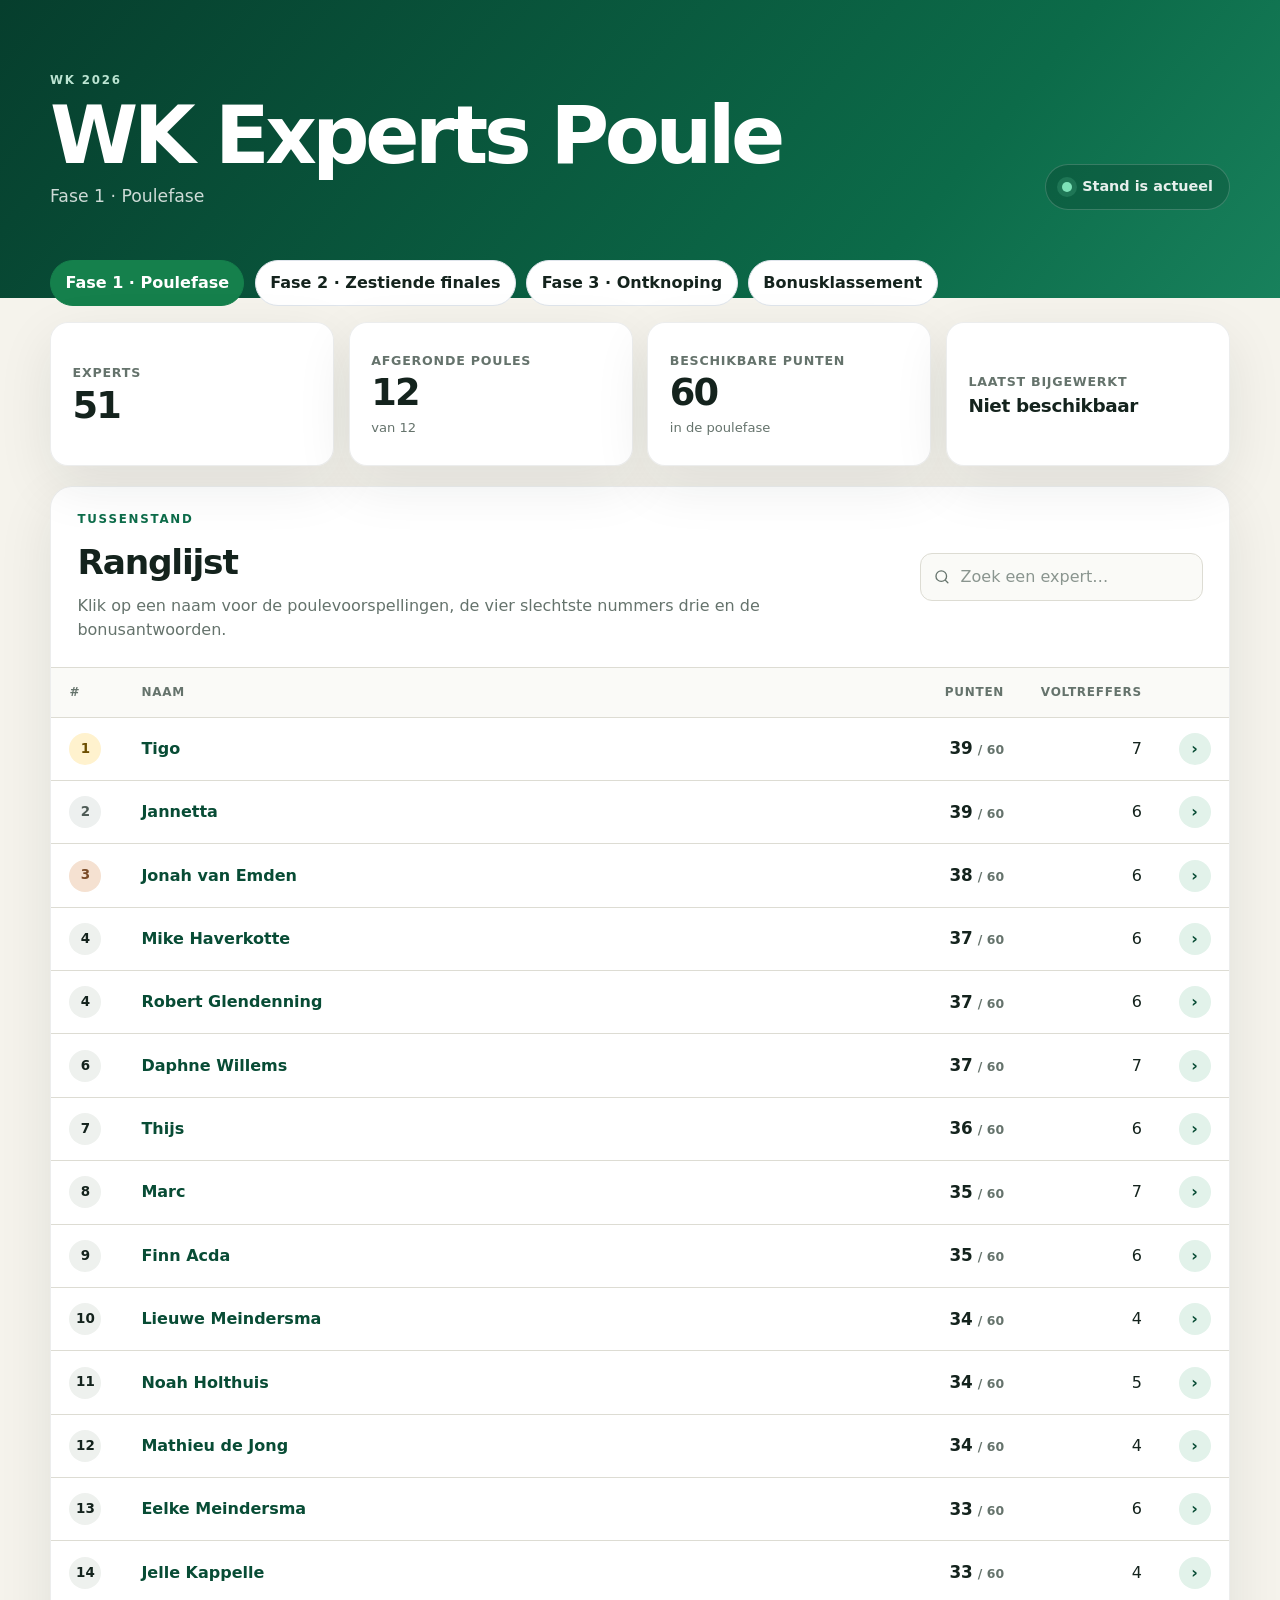
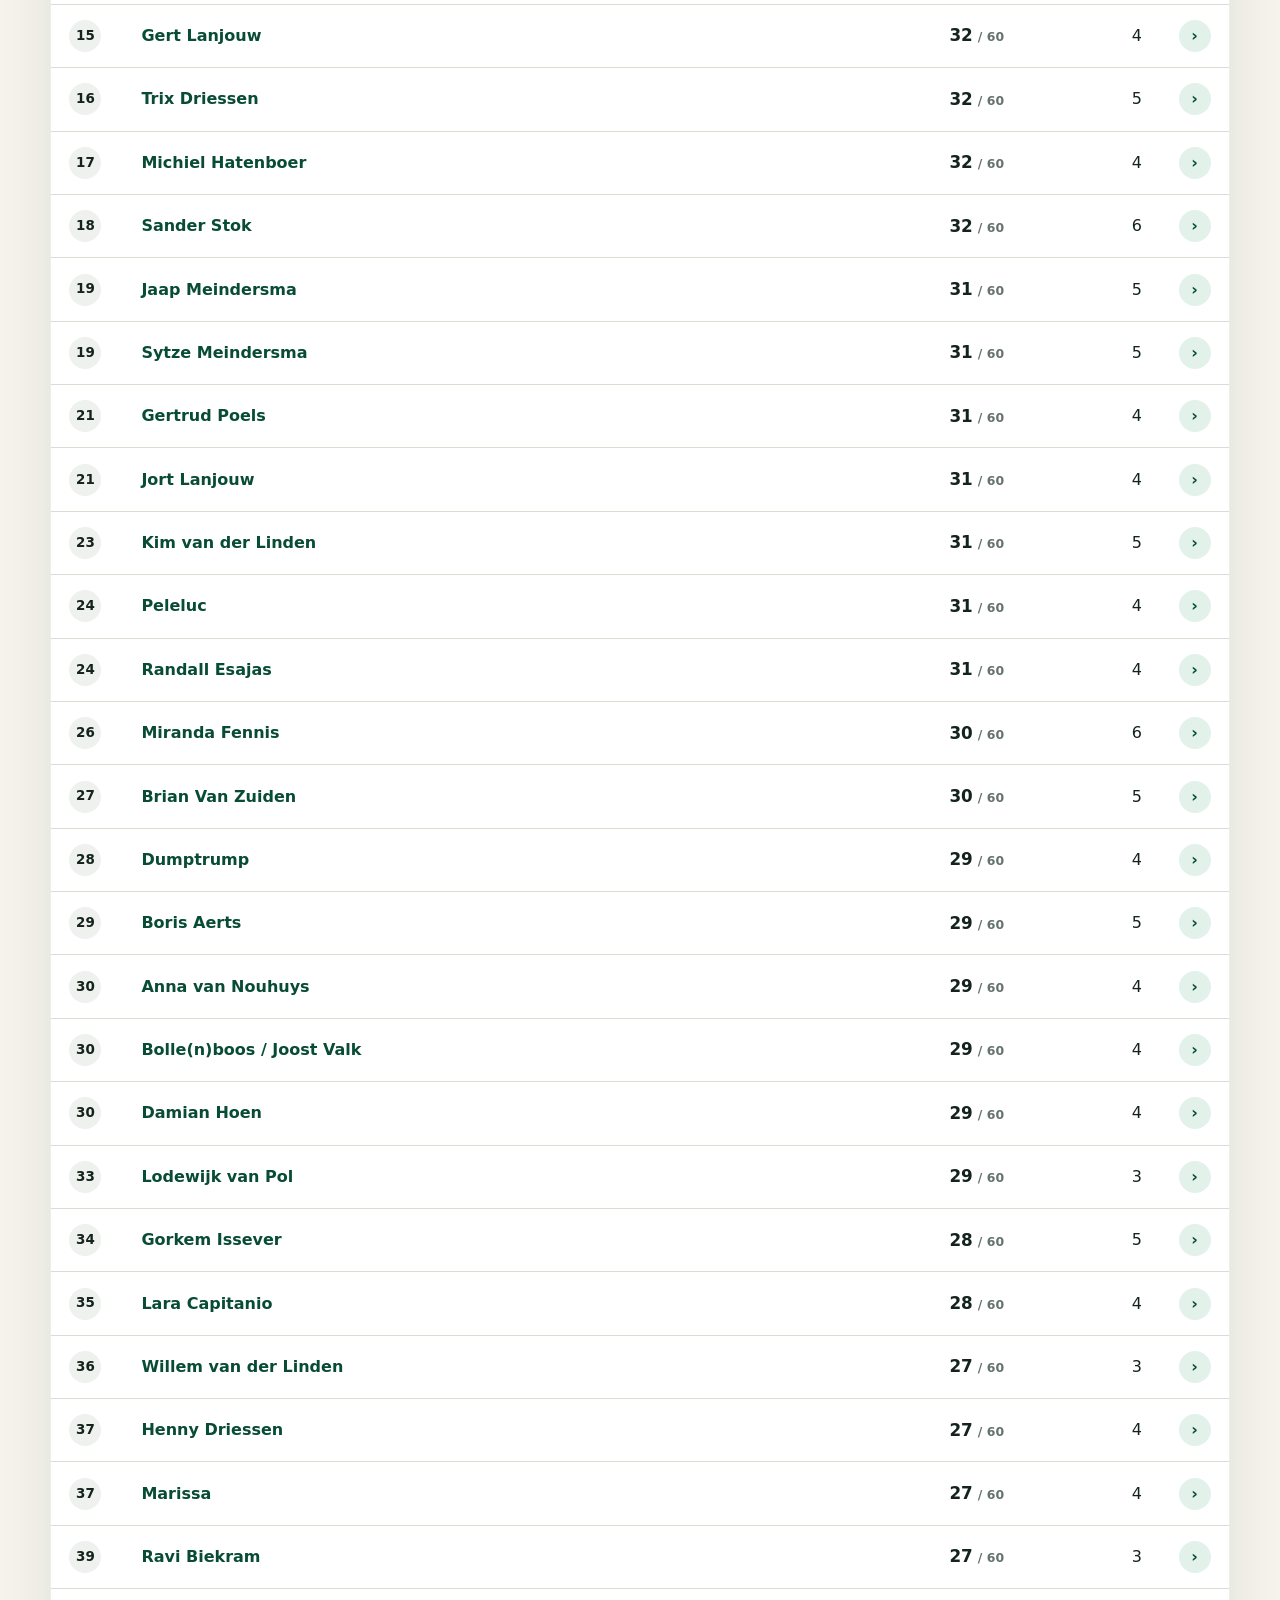
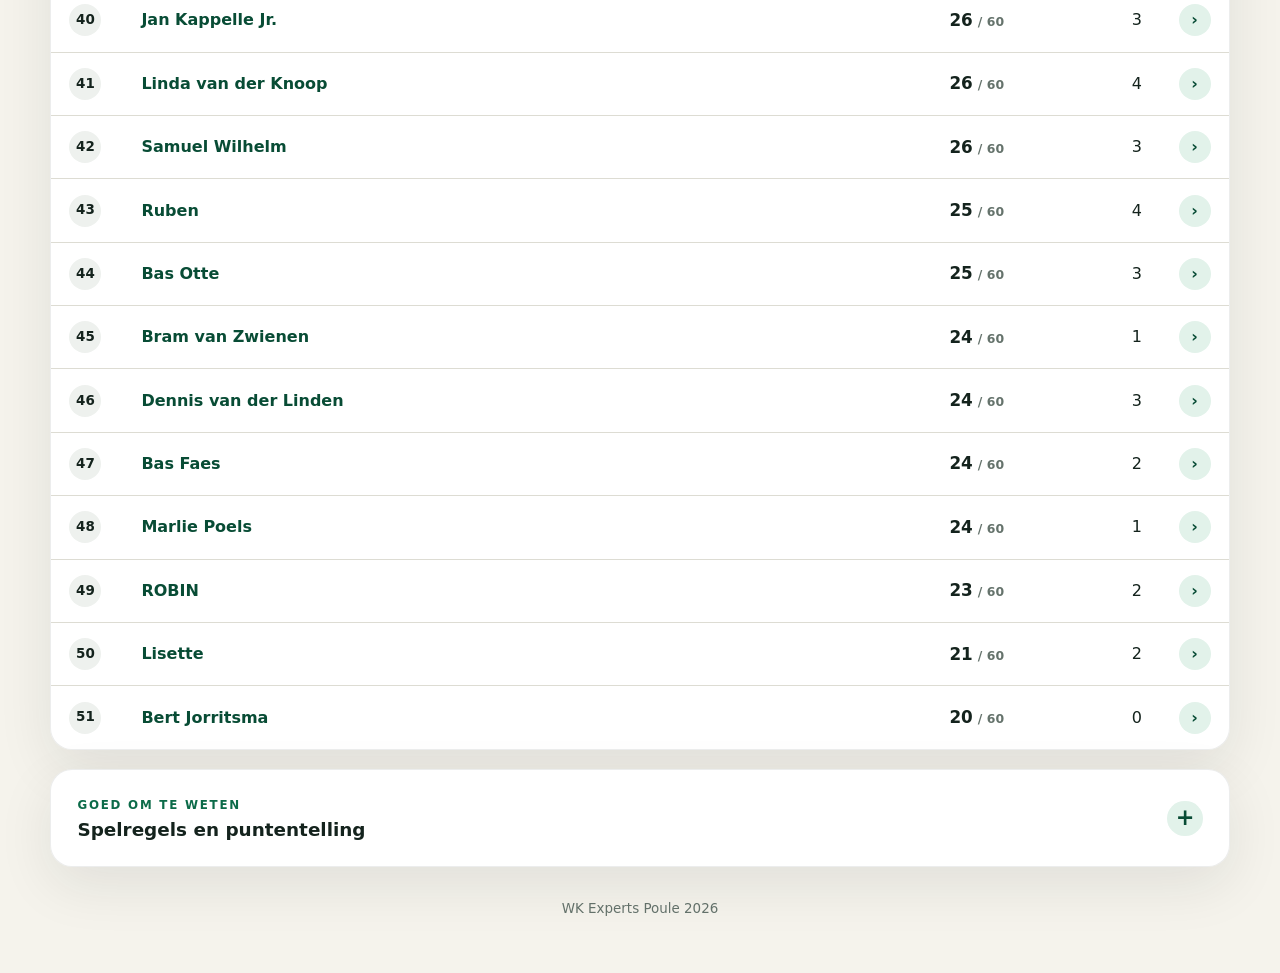
==== commit 507c6c34: "test" ====
--- a/fase1.html
+++ b/fase1.html
@@ -49,10 +49,11 @@
 <a aria-current="page" class="phase-nav__link is-active" href="fase1.html">
     Fase 1 · Poulefase
   </a>
-<a class="phase-nav__link" href="index.html">
+<a class="phase-nav__link" href="fase2.html">
     Fase 2 · Zestiende finales
   </a>
-<a class="phase-nav__link" href="fase3.html">Fase 3 · Ontknoping</a>
+<a class="phase-nav__link" href="index.html">Fase 3 · Ontknoping</a>
+<a class="phase-nav__link" href="bonus.html">Bonusklassement</a>
 </nav>
 <section aria-live="assertive" class="message message--error" hidden="" id="error-panel"></section>
 <section aria-live="polite" class="message message--warning" hidden="" id="warning-panel"></section>
